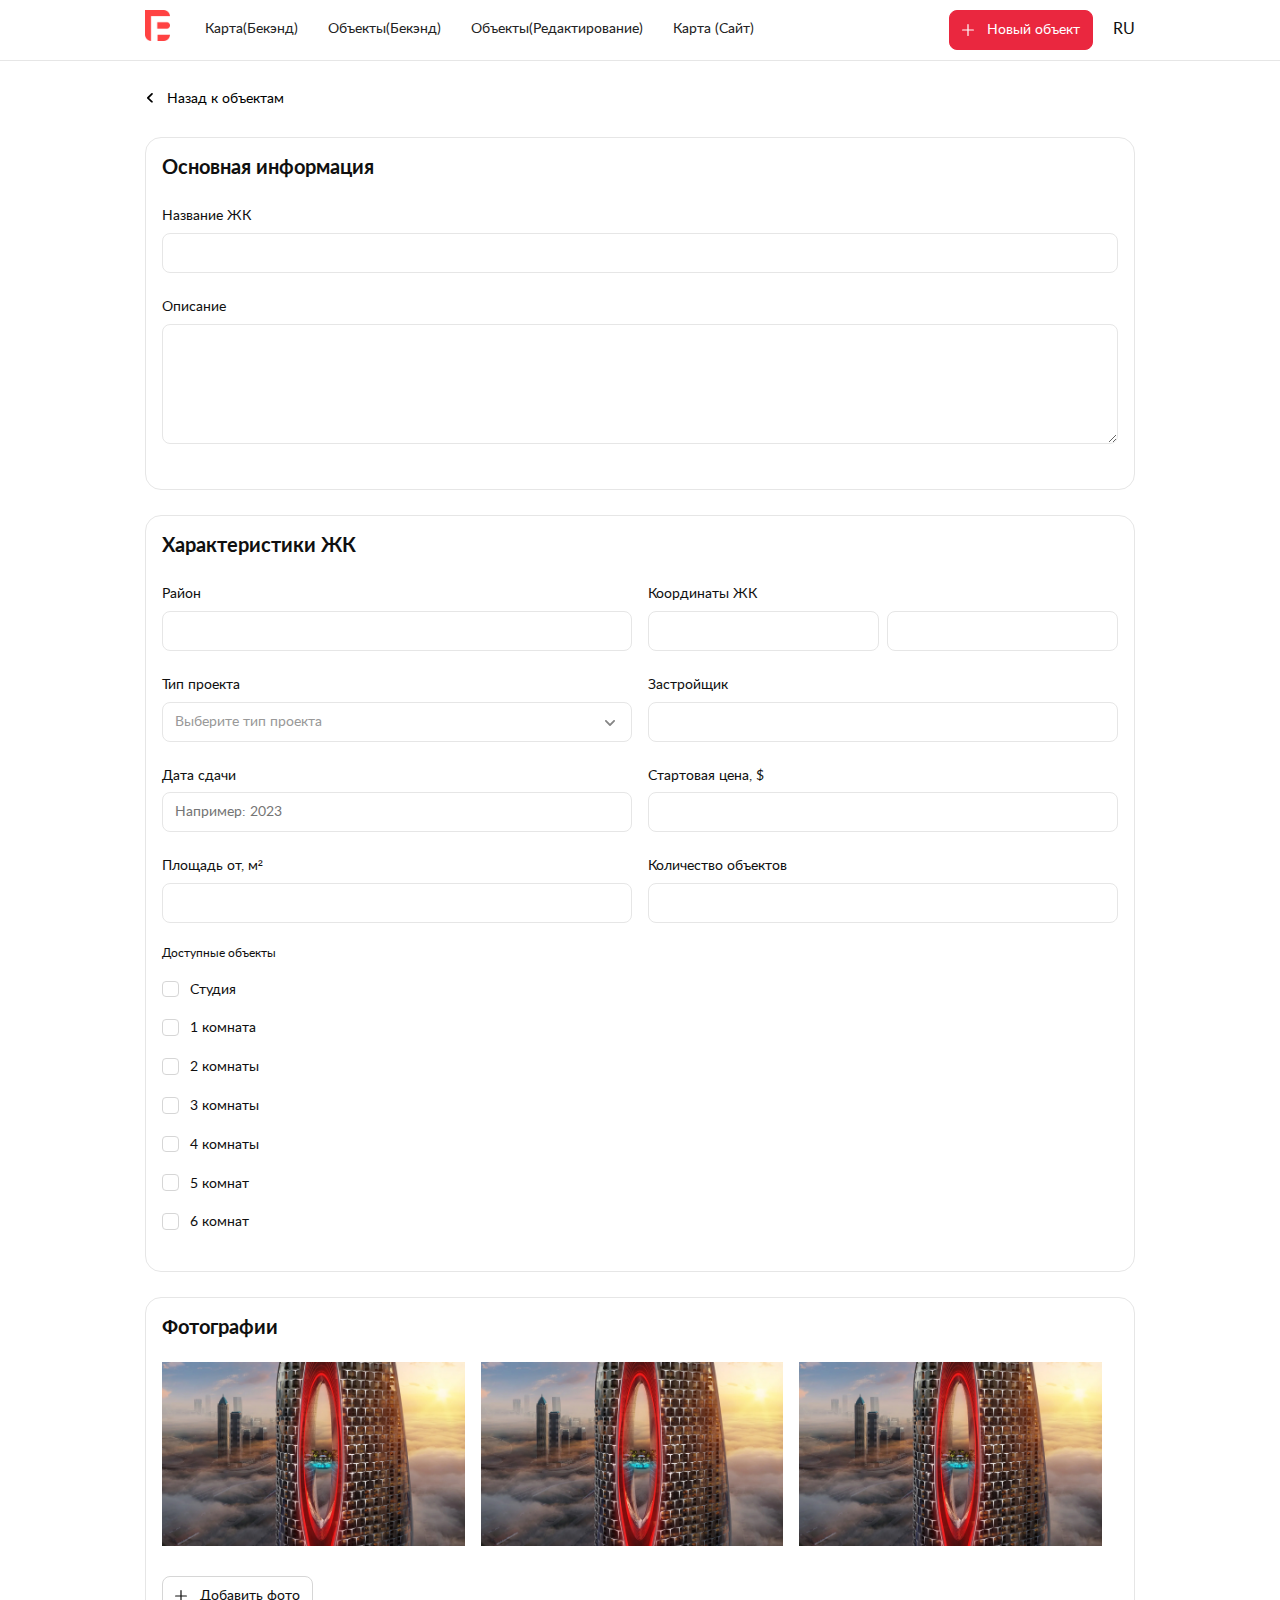
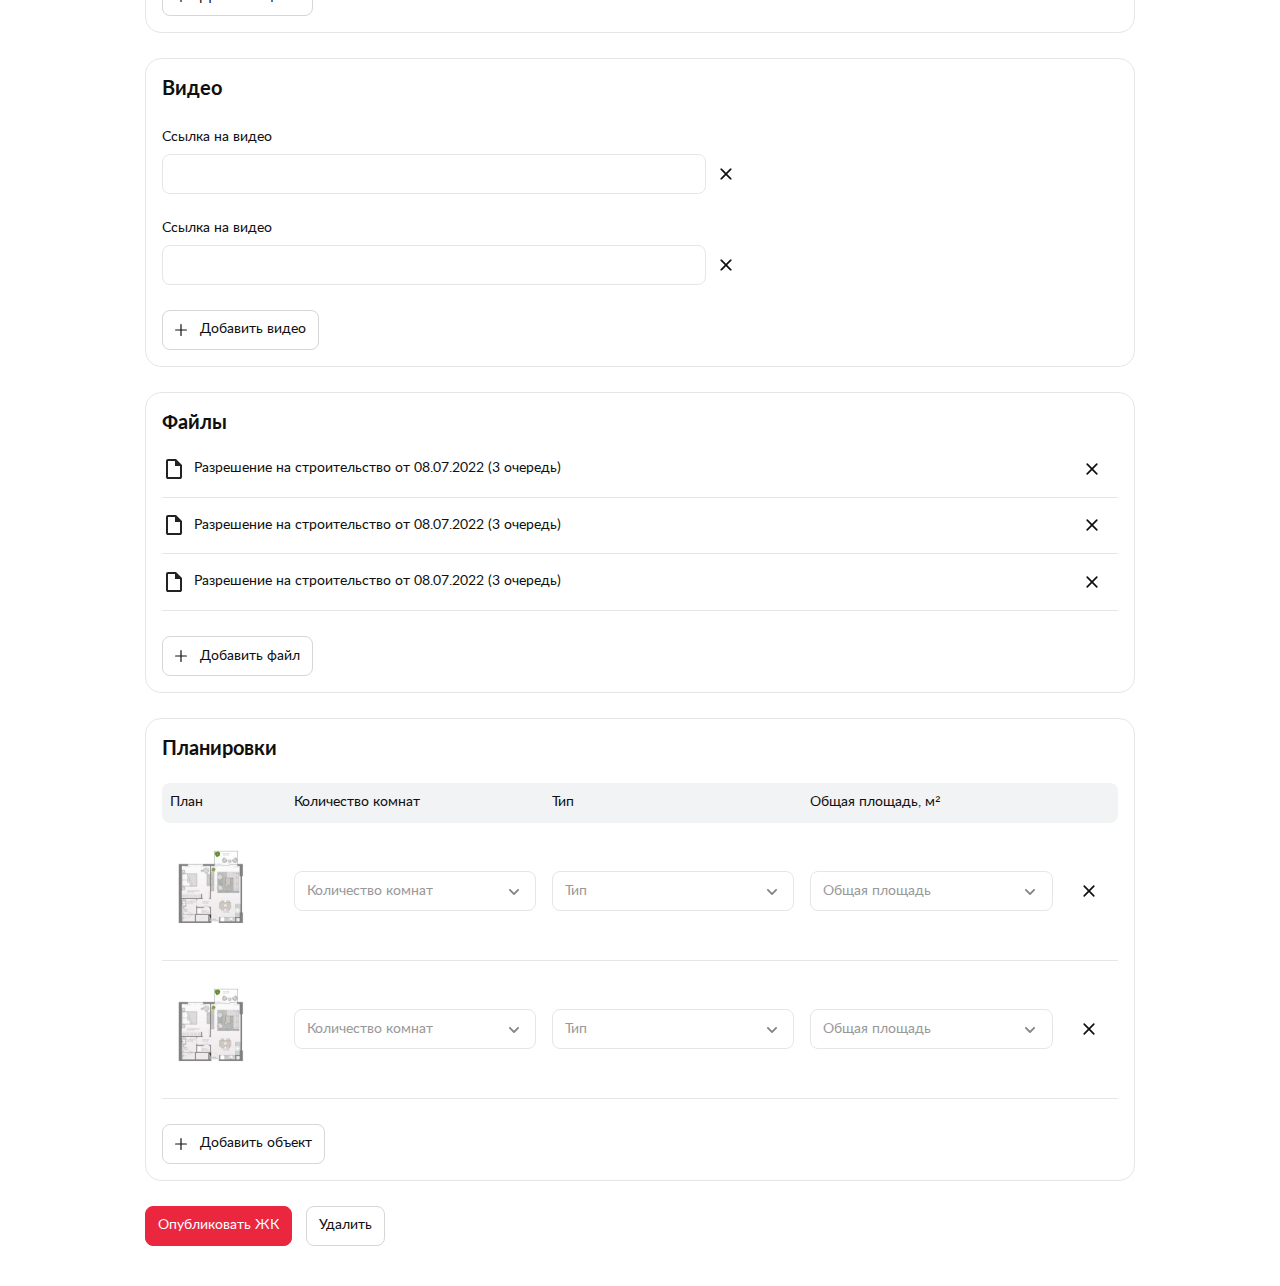
==== backend-detail.html @ d58af641 "Верстка всех страниц" ====
<!doctype html><html lang="ru-RU"><head><title>Редактирование | Бекэнд</title><meta charset="utf-8"><meta name="viewport" content="width=device-width,initial-scale=1,shrink-to-fit=no"><link rel="icon" href="/favicon.ico"><link rel="apple-touch-icon" sizes="180x180" href="/apple-touch-icon.png"><link rel="icon" type="image/png" sizes="32x32" href="/favicon-32x32.png"><link rel="icon" type="image/png" sizes="16x16" href="/favicon-16x16.png"><link rel="manifest" href="/site.webmanifest"><link rel="mask-icon" href="/safari-pinned-tab.svg" color="#ea273f"><meta name="msapplication-TileColor" content="#da532c"><meta name="theme-color" content="#ffffff"><meta name="description" content="База Дубай 2.0"><meta property="og:title" content="База Дубай 2.0"><meta property="og:type" content="website"><meta property="og:url" content="localhost"><meta property="og:image" content="/favicon.ico"><meta property="og:description" content="База Дубай 2.0"><meta property="og:site_name" content="База Дубай 2.0"><script defer="defer" src="assets/js/bundle.6e46738.js"></script><link href="assets/css/bundle.23e8e2a.css" rel="stylesheet"></head><body><div class="menu j-menu"><div class="menu__overlay"></div><div class="menu__inner container"><div class="menu__item"><ul class="menu-nav__list"><li class="menu-nav__item is-active"><a href="/" class="menu-nav__link">Карта</a></li><li class="menu-nav__item"><a href="detail.html" class="menu-nav__link">Объекты</a></li><li class="menu-nav__item"><a href="backend-index.html" class="menu-nav__link">Главная (админ)</a></li><li class="menu-nav__item"><a href="backend-objects.html" class="menu-nav__link">Обьекты (админ)</a></li><li class="menu-nav__item"><a href="backend-detail.html" class="menu-nav__link">Детальная (админ)</a></li></ul></div></div></div><div class="wrapper"><header class="header header-backend"><div class="container"><div class="header-inner"><div class="header-inner__left"><div class="header-logo"><img class="header-logo__image" src="assets/img/logo.png" alt="Logo"></div><nav class="header-nav"><ul class="header-nav__list"><li class="header-nav__item"><a href="backend-index.html" class="header-nav__link">Карта(Бекэнд)</a></li><li class="header-nav__item"><a href="backend-objects.html" class="header-nav__link">Объекты(Бекэнд)</a></li><li class="header-nav__item"><a href="backend-detail.html" class="header-nav__link">Объекты(Редактирование)</a></li><li class="header-nav__item"><a href="/" class="header-nav__link">Карта (Сайт)</a></li></ul></nav></div><div class="header-inner__middle"><div class="header__buttons"><button class="button button-accent button-md button--add"><span class="button__icon-before"><svg class="sprite-icon"><use xlink:href="assets/img/sprite.svg#sprite-plus"></use></svg> </span><span class="button__text">Новый объект</span></button></div><div class="header__lang dropdown dropdown-lang j-dropdown"><div class="dropdown-toggle">RU</div><ul class="dropdown-menu"><li class="dropdown-menu__item"><a href="#" class="dropdown-menu__link">RU</a></li><li class="dropdown-menu__item"><a href="#" class="dropdown-menu__link">EN</a></li></ul></div></div></div></div></header><div class="content"><section><div class="container"><div class="objects-detail"><div class="objects-detail__back"><a href="#" class="link link-black"><svg class="sprite-icon"><use xlink:href="assets/img/sprite.svg#sprite-back"></use></svg> Назад к объектам</a></div><div class="objects-detail__items"><div class="objects-detail__item"><h4 class="objects-detail__title">Основная информация</h4><div class="form-item"><label class="form-item__label" for="name">Название ЖК</label> <input name="name" id="name" class="form-input"></div><div class="form-item"><label class="form-item__label" for="description">Описание</label> <textarea name="description" id="description" class="form-textarea"></textarea></div></div><div class="objects-detail__item"><h4 class="objects-detail__title">Характеристики ЖК</h4><div class="form-item form-item-half"><label class="form-item__label" for="area">Район</label> <input name="area" id="area" class="form-input"></div><div class="form-item form-item-two form-item-half"><div class="form-item"><label class="form-item__label" for="coords">Координаты ЖК</label> <input name="coordsX" id="coords" class="form-input"></div><div class="form-item"><input name="coordsY" class="form-input"></div></div><div class="form-item form-select form-item-half"><label class="form-item__label" for="type">Тип проекта</label> <select name="type" id="type" class="j-select select-single" data-placeholder="Выберите тип проекта"><option value=""></option><option value="1">Тип 1</option><option value="2">Тип 2</option><option value="3">Тип 3</option></select></div><div class="form-item form-item-half"><label class="form-item__label" for="developer">Застройщик</label> <input name="developer" id="developer" class="form-input"></div><div class="form-item form-item-half"><label class="form-item__label" for="deliverydate">Дата сдачи</label> <input name="deliverydate" id="deliverydate" class="form-input" placeholder="Например: 2023"></div><div class="form-item form-item-half"><label class="form-item__label" for="startprice">Стартовая цена, $</label> <input name="startprice" id="startprice" class="form-input"></div><div class="form-item form-item-half"><label class="form-item__label" for="square">Площадь от, м²</label> <input name="square" id="square" class="form-input"></div><div class="form-item form-item-half"><label class="form-item__label" for="numberobjects">Количество объектов</label> <input name="numberobjects" id="numberobjects" class="form-input"></div><div class="objects-detail__subtitle">Доступные объекты</div><div class="form-item form-item-checkbox"><div class="form-check"><input class="form-check-input" type="checkbox" id="rooms0" name="rooms[]" value="study"> <label class="form-check-label" for="rooms0">Студия</label></div><div class="form-check"><input class="form-check-input" type="checkbox" id="rooms1" name="rooms[]" value="1"> <label class="form-check-label" for="rooms1">1 комната</label></div><div class="form-check"><input class="form-check-input" type="checkbox" id="rooms2" name="rooms[]" value="2"> <label class="form-check-label" for="rooms2">2 комнаты</label></div><div class="form-check"><input class="form-check-input" type="checkbox" id="rooms3" name="rooms[]" value="3"> <label class="form-check-label" for="rooms3">3 комнаты</label></div><div class="form-check"><input class="form-check-input" type="checkbox" id="rooms4" name="rooms[]" value="4"> <label class="form-check-label" for="rooms4">4 комнаты</label></div><div class="form-check"><input class="form-check-input" type="checkbox" id="rooms5" name="rooms[]" value="5"> <label class="form-check-label" for="rooms5">5 комнат</label></div><div class="form-check"><input class="form-check-input" type="checkbox" id="rooms6" name="rooms[]" value="6"> <label class="form-check-label" for="rooms6">6 комнат</label></div></div></div><div class="objects-detail__item"><h4 class="objects-detail__title">Фотографии</h4><div class="objects-detail__images"><div class="objects-detail__image"><img src="assets/img/detail-1.jpg" alt="#"></div><div class="objects-detail__image"><img src="assets/img/detail-1.jpg" alt="#"></div><div class="objects-detail__image"><img src="assets/img/detail-1.jpg" alt="#"></div></div><button class="button button-light button-md button--add"><span class="button__icon-before"><svg class="sprite-icon"><use xlink:href="assets/img/sprite.svg#sprite-plus"></use></svg> </span>Добавить фото</button></div><div class="objects-detail__item"><h4 class="objects-detail__title">Видео</h4><div class="objects-detail__links"><div class="form-item form-item-half form-item-delete"><label class="form-item__label" for="video0">Ссылка на видео</label><div class="form-input-wrapper"><input name="videos[]" id="video0" class="form-input"> <svg class="sprite-icon icon-delete"><use xlink:href="assets/img/sprite.svg#sprite-close"></use></svg></div></div><div class="form-item form-item-half form-item-delete"><label class="form-item__label" for="video0">Ссылка на видео</label><div class="form-input-wrapper"><input name="videos[]" id="video0" class="form-input"> <svg class="sprite-icon icon-delete"><use xlink:href="assets/img/sprite.svg#sprite-close"></use></svg></div></div></div><button class="button button-light button-md button--add"><span class="button__icon-before"><svg class="sprite-icon"><use xlink:href="assets/img/sprite.svg#sprite-plus"></use></svg> </span>Добавить видео</button></div><div class="objects-detail__item"><h4 class="objects-detail__title">Файлы</h4><div class="objects-detail__files"><div class="objects-detail__file"><div class="objects-detail__file-name">Разрешение на строительство от 08.07.2022 (3 очередь)</div><svg class="sprite-icon icon-delete"><use xlink:href="assets/img/sprite.svg#sprite-close"></use></svg></div><div class="objects-detail__file"><div class="objects-detail__file-name">Разрешение на строительство от 08.07.2022 (3 очередь)</div><svg class="sprite-icon icon-delete"><use xlink:href="assets/img/sprite.svg#sprite-close"></use></svg></div><div class="objects-detail__file"><div class="objects-detail__file-name">Разрешение на строительство от 08.07.2022 (3 очередь)</div><svg class="sprite-icon icon-delete"><use xlink:href="assets/img/sprite.svg#sprite-close"></use></svg></div></div><button class="button button-light button-md button--add"><span class="button__icon-before"><svg class="sprite-icon"><use xlink:href="assets/img/sprite.svg#sprite-plus"></use></svg> </span>Добавить файл</button></div><div class="objects-detail__item"><h4 class="objects-detail__title">Планировки</h4><div class="objects-detail__layout-item objects-detail__layout-item-top"><div class="objects-detail__layout-cell">План</div><div class="objects-detail__layout-cell">Количество комнат</div><div class="objects-detail__layout-cell">Тип</div><div class="objects-detail__layout-cell">Общая площадь, м²</div><div class="objects-detail__layout-cell"></div></div><div class="objects-detail__layouts"><div class="objects-detail__layout-item"><div class="objects-detail__layout-cell"><img class="objects-detail__layout-image" src="assets/img/layouts-1.png" alt="Планировки"></div><div class="objects-detail__layout-cell"><select name="layouts-rooms" class="j-select select-single" data-placeholder="Количество комнат"><option value=""></option><option value="1">1 Комната</option><option value="2">2 Комнаты</option><option value="3">3 Комнаты</option></select></div><div class="objects-detail__layout-cell"><select name="layouts-type" class="j-select select-single" data-placeholder="Тип"><option value=""></option><option value="1">Апартаменты 1</option><option value="2">Апартаменты 2</option><option value="3">Апартаменты3</option></select></div><div class="objects-detail__layout-cell"><select name="layouts-square" class="j-select select-single" data-placeholder="Общая площадь"><option value=""></option><option value="1">204 м²</option><option value="2">204 м²</option><option value="3">204 м²</option></select></div><div class="objects-detail__layout-cell"><svg class="objects-detail__layout-delete sprite-icon icon-delete"><use xlink:href="assets/img/sprite.svg#sprite-close"></use></svg></div></div><div class="objects-detail__layout-item"><div class="objects-detail__layout-cell"><img class="objects-detail__layout-image" src="assets/img/layouts-1.png" alt="Планировки"></div><div class="objects-detail__layout-cell"><select name="layouts-rooms" class="j-select select-single" data-placeholder="Количество комнат"><option value=""></option><option value="1">1 Комната</option><option value="2">2 Комнаты</option><option value="3">3 Комнаты</option></select></div><div class="objects-detail__layout-cell"><select name="layouts-type" class="j-select select-single" data-placeholder="Тип"><option value=""></option><option value="1">Апартаменты 1</option><option value="2">Апартаменты 2</option><option value="3">Апартаменты3</option></select></div><div class="objects-detail__layout-cell"><select name="layouts-square" class="j-select select-single" data-placeholder="Общая площадь"><option value=""></option><option value="1">204 м²</option><option value="2">204 м²</option><option value="3">204 м²</option></select></div><div class="objects-detail__layout-cell"><svg class="objects-detail__layout-delete sprite-icon icon-delete"><use xlink:href="assets/img/sprite.svg#sprite-close"></use></svg></div></div></div><button class="button button-light button-md button--add"><span class="button__icon-before"><svg class="sprite-icon"><use xlink:href="assets/img/sprite.svg#sprite-plus"></use></svg> </span>Добавить объект</button></div></div><div class="objects-detail__footer"><button class="button button-accent button-md button--add">Опубликовать ЖК</button> <a href="#modal-warning" class="button button-light button-md button--add j-popup">Удалить</a></div></div></div></section></div></div><div id="modal-warning" class="popup popup-sm mfp-hide"><div class="popup-content"><div class="popup-header">Остались несохраненные изменения</div><div class="popup-body">Вы точно хотите выйти? Несохраненные изменения будут потеряны.</div><div class="popup-footer"><button class="button button-accent button-md button--add">Покинуть страницу</button> <button class="button button-light button-md button--add j-popup-dismiss">Остаться</button></div></div></div></body></html>
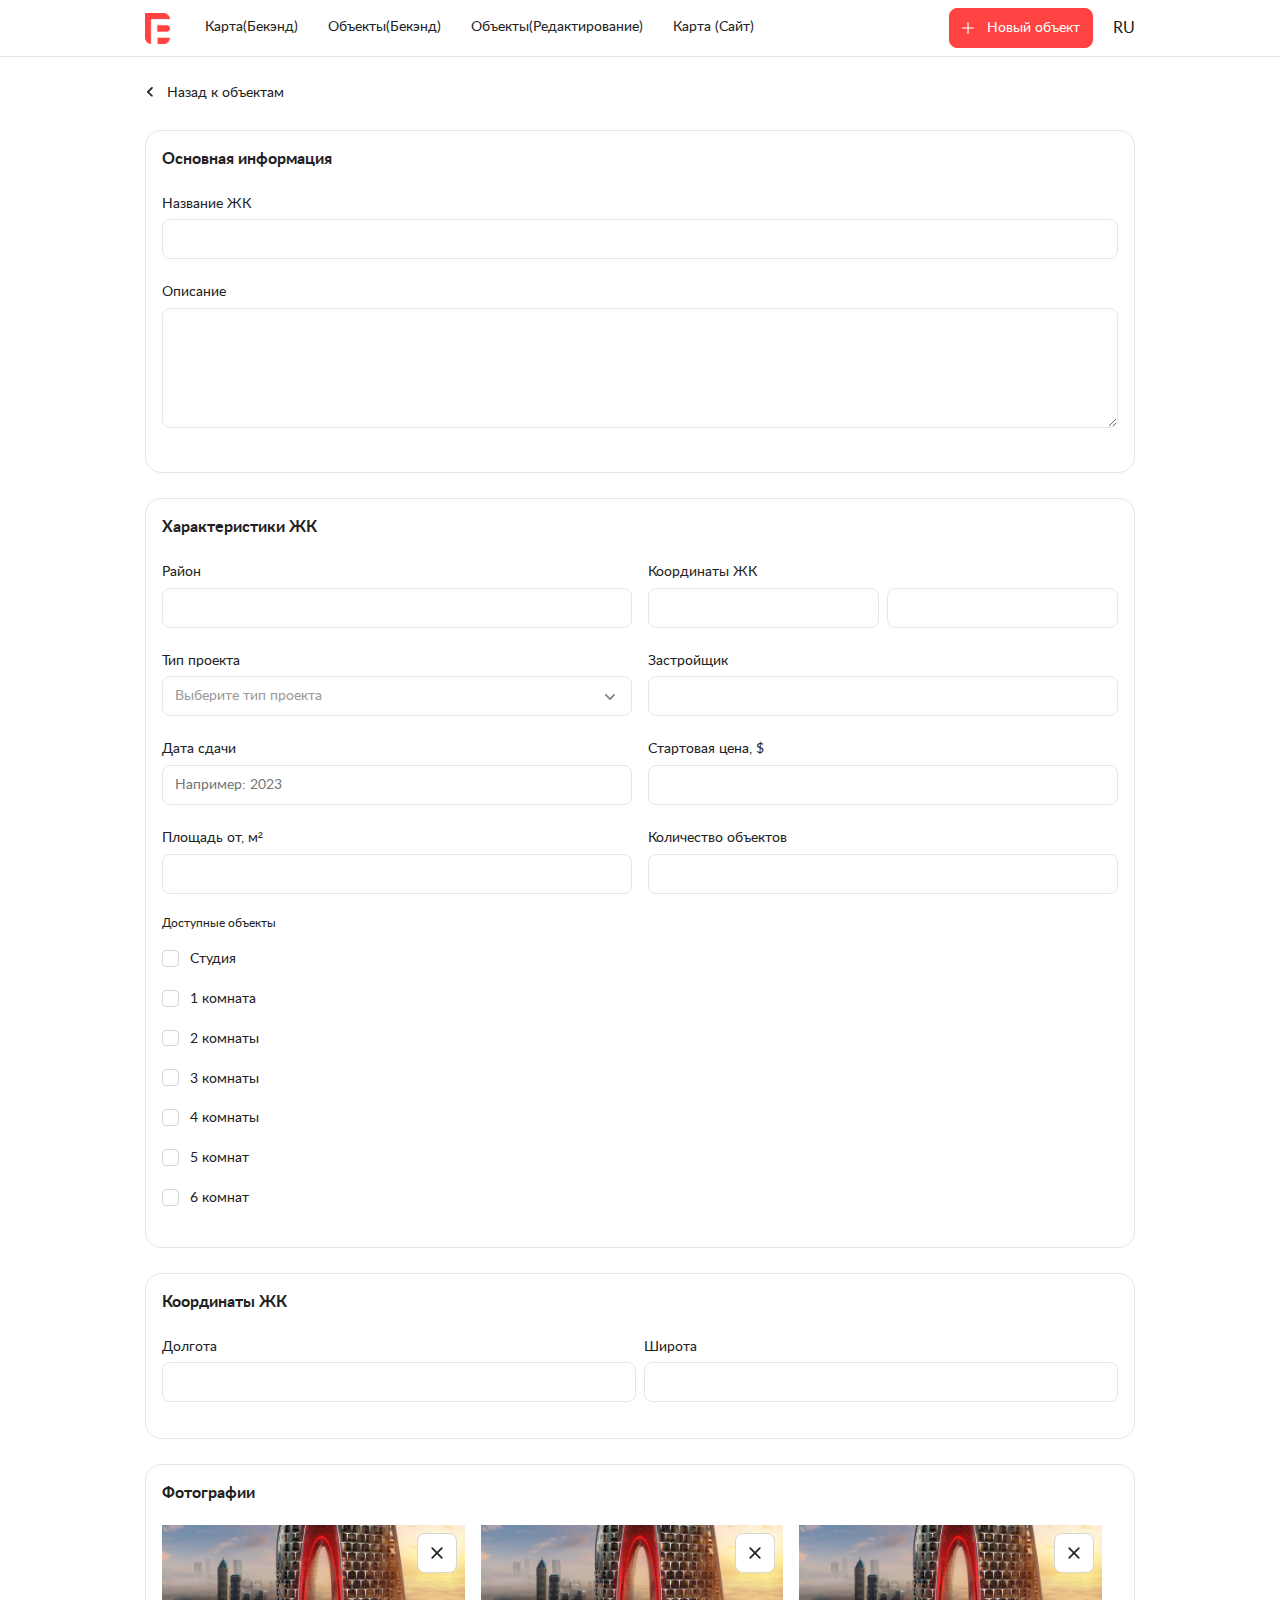
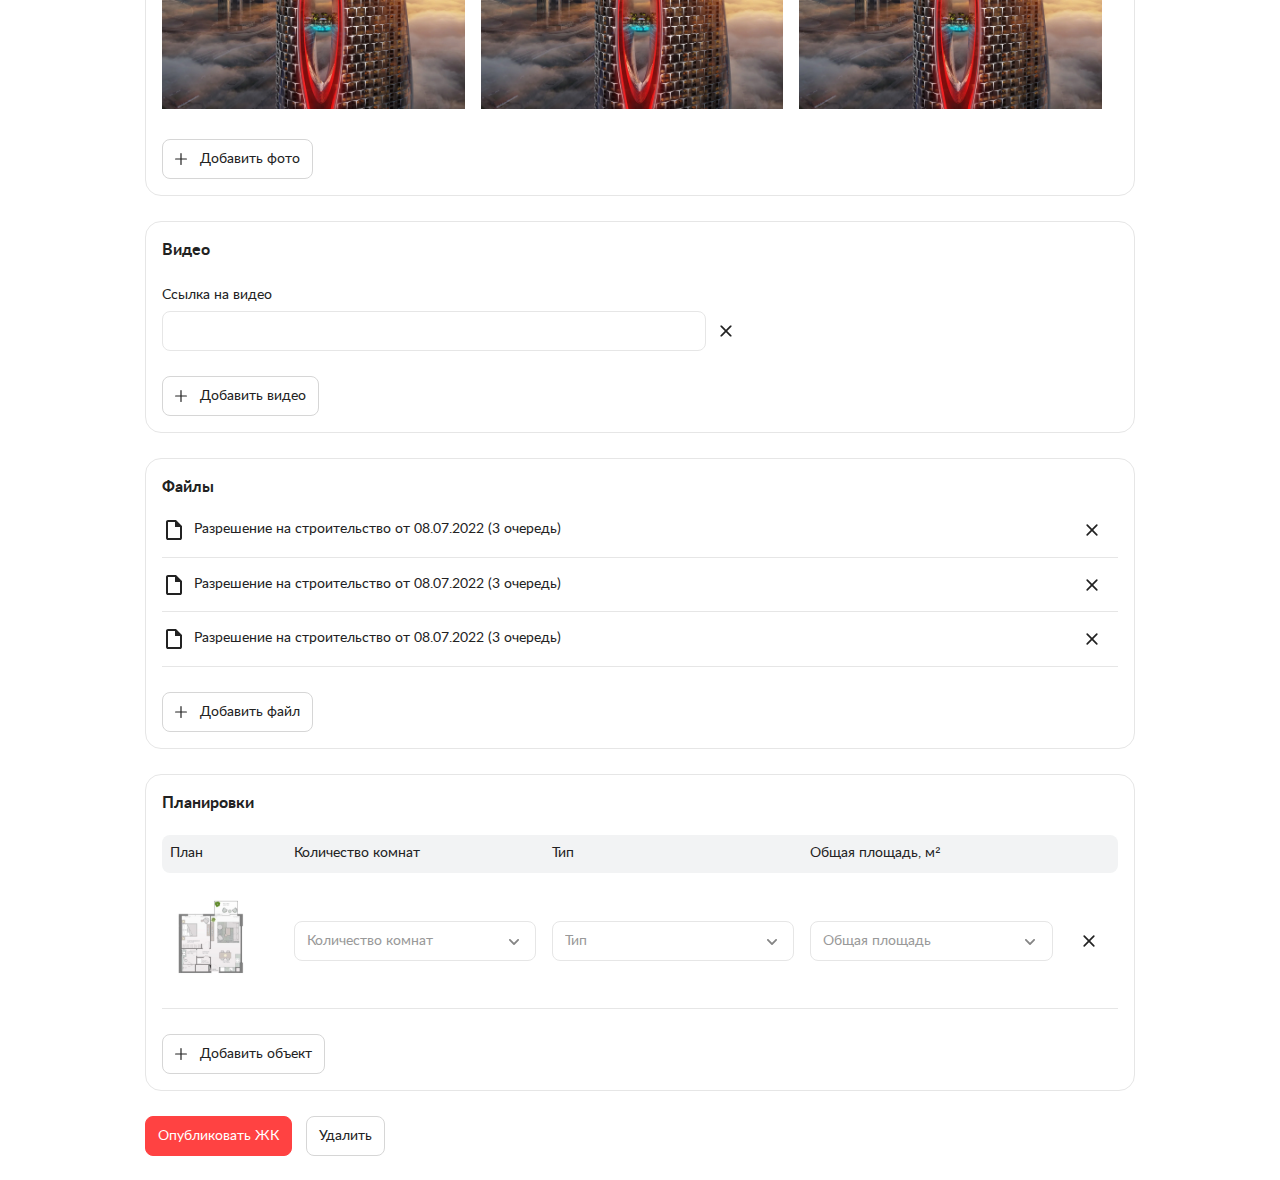
==== commit efb5f04e: "Фикс правок №1" ====
--- a/backend-detail.html
+++ b/backend-detail.html
@@ -1 +1 @@
-<!doctype html><html lang="ru-RU"><head><title>Редактирование | Бекэнд</title><meta charset="utf-8"><meta name="viewport" content="width=device-width,initial-scale=1,shrink-to-fit=no"><link rel="icon" href="/favicon.ico"><link rel="apple-touch-icon" sizes="180x180" href="/apple-touch-icon.png"><link rel="icon" type="image/png" sizes="32x32" href="/favicon-32x32.png"><link rel="icon" type="image/png" sizes="16x16" href="/favicon-16x16.png"><link rel="manifest" href="/site.webmanifest"><link rel="mask-icon" href="/safari-pinned-tab.svg" color="#ea273f"><meta name="msapplication-TileColor" content="#da532c"><meta name="theme-color" content="#ffffff"><meta name="description" content="База Дубай 2.0"><meta property="og:title" content="База Дубай 2.0"><meta property="og:type" content="website"><meta property="og:url" content="localhost"><meta property="og:image" content="/favicon.ico"><meta property="og:description" content="База Дубай 2.0"><meta property="og:site_name" content="База Дубай 2.0"><script defer="defer" src="assets/js/bundle.6e46738.js"></script><link href="assets/css/bundle.23e8e2a.css" rel="stylesheet"></head><body><div class="menu j-menu"><div class="menu__overlay"></div><div class="menu__inner container"><div class="menu__item"><ul class="menu-nav__list"><li class="menu-nav__item is-active"><a href="/" class="menu-nav__link">Карта</a></li><li class="menu-nav__item"><a href="detail.html" class="menu-nav__link">Объекты</a></li><li class="menu-nav__item"><a href="backend-index.html" class="menu-nav__link">Главная (админ)</a></li><li class="menu-nav__item"><a href="backend-objects.html" class="menu-nav__link">Обьекты (админ)</a></li><li class="menu-nav__item"><a href="backend-detail.html" class="menu-nav__link">Детальная (админ)</a></li></ul></div></div></div><div class="wrapper"><header class="header header-backend"><div class="container"><div class="header-inner"><div class="header-inner__left"><div class="header-logo"><img class="header-logo__image" src="assets/img/logo.png" alt="Logo"></div><nav class="header-nav"><ul class="header-nav__list"><li class="header-nav__item"><a href="backend-index.html" class="header-nav__link">Карта(Бекэнд)</a></li><li class="header-nav__item"><a href="backend-objects.html" class="header-nav__link">Объекты(Бекэнд)</a></li><li class="header-nav__item"><a href="backend-detail.html" class="header-nav__link">Объекты(Редактирование)</a></li><li class="header-nav__item"><a href="/" class="header-nav__link">Карта (Сайт)</a></li></ul></nav></div><div class="header-inner__middle"><div class="header__buttons"><button class="button button-accent button-md button--add"><span class="button__icon-before"><svg class="sprite-icon"><use xlink:href="assets/img/sprite.svg#sprite-plus"></use></svg> </span><span class="button__text">Новый объект</span></button></div><div class="header__lang dropdown dropdown-lang j-dropdown"><div class="dropdown-toggle">RU</div><ul class="dropdown-menu"><li class="dropdown-menu__item"><a href="#" class="dropdown-menu__link">RU</a></li><li class="dropdown-menu__item"><a href="#" class="dropdown-menu__link">EN</a></li></ul></div></div></div></div></header><div class="content"><section><div class="container"><div class="objects-detail"><div class="objects-detail__back"><a href="#" class="link link-black"><svg class="sprite-icon"><use xlink:href="assets/img/sprite.svg#sprite-back"></use></svg> Назад к объектам</a></div><div class="objects-detail__items"><div class="objects-detail__item"><h4 class="objects-detail__title">Основная информация</h4><div class="form-item"><label class="form-item__label" for="name">Название ЖК</label> <input name="name" id="name" class="form-input"></div><div class="form-item"><label class="form-item__label" for="description">Описание</label> <textarea name="description" id="description" class="form-textarea"></textarea></div></div><div class="objects-detail__item"><h4 class="objects-detail__title">Характеристики ЖК</h4><div class="form-item form-item-half"><label class="form-item__label" for="area">Район</label> <input name="area" id="area" class="form-input"></div><div class="form-item form-item-two form-item-half"><div class="form-item"><label class="form-item__label" for="coords">Координаты ЖК</label> <input name="coordsX" id="coords" class="form-input"></div><div class="form-item"><input name="coordsY" class="form-input"></div></div><div class="form-item form-select form-item-half"><label class="form-item__label" for="type">Тип проекта</label> <select name="type" id="type" class="j-select select-single" data-placeholder="Выберите тип проекта"><option value=""></option><option value="1">Тип 1</option><option value="2">Тип 2</option><option value="3">Тип 3</option></select></div><div class="form-item form-item-half"><label class="form-item__label" for="developer">Застройщик</label> <input name="developer" id="developer" class="form-input"></div><div class="form-item form-item-half"><label class="form-item__label" for="deliverydate">Дата сдачи</label> <input name="deliverydate" id="deliverydate" class="form-input" placeholder="Например: 2023"></div><div class="form-item form-item-half"><label class="form-item__label" for="startprice">Стартовая цена, $</label> <input name="startprice" id="startprice" class="form-input"></div><div class="form-item form-item-half"><label class="form-item__label" for="square">Площадь от, м²</label> <input name="square" id="square" class="form-input"></div><div class="form-item form-item-half"><label class="form-item__label" for="numberobjects">Количество объектов</label> <input name="numberobjects" id="numberobjects" class="form-input"></div><div class="objects-detail__subtitle">Доступные объекты</div><div class="form-item form-item-checkbox"><div class="form-check"><input class="form-check-input" type="checkbox" id="rooms0" name="rooms[]" value="study"> <label class="form-check-label" for="rooms0">Студия</label></div><div class="form-check"><input class="form-check-input" type="checkbox" id="rooms1" name="rooms[]" value="1"> <label class="form-check-label" for="rooms1">1 комната</label></div><div class="form-check"><input class="form-check-input" type="checkbox" id="rooms2" name="rooms[]" value="2"> <label class="form-check-label" for="rooms2">2 комнаты</label></div><div class="form-check"><input class="form-check-input" type="checkbox" id="rooms3" name="rooms[]" value="3"> <label class="form-check-label" for="rooms3">3 комнаты</label></div><div class="form-check"><input class="form-check-input" type="checkbox" id="rooms4" name="rooms[]" value="4"> <label class="form-check-label" for="rooms4">4 комнаты</label></div><div class="form-check"><input class="form-check-input" type="checkbox" id="rooms5" name="rooms[]" value="5"> <label class="form-check-label" for="rooms5">5 комнат</label></div><div class="form-check"><input class="form-check-input" type="checkbox" id="rooms6" name="rooms[]" value="6"> <label class="form-check-label" for="rooms6">6 комнат</label></div></div></div><div class="objects-detail__item"><h4 class="objects-detail__title">Фотографии</h4><div class="objects-detail__images"><div class="objects-detail__image"><img src="assets/img/detail-1.jpg" alt="#"></div><div class="objects-detail__image"><img src="assets/img/detail-1.jpg" alt="#"></div><div class="objects-detail__image"><img src="assets/img/detail-1.jpg" alt="#"></div></div><button class="button button-light button-md button--add"><span class="button__icon-before"><svg class="sprite-icon"><use xlink:href="assets/img/sprite.svg#sprite-plus"></use></svg> </span>Добавить фото</button></div><div class="objects-detail__item"><h4 class="objects-detail__title">Видео</h4><div class="objects-detail__links"><div class="form-item form-item-half form-item-delete"><label class="form-item__label" for="video0">Ссылка на видео</label><div class="form-input-wrapper"><input name="videos[]" id="video0" class="form-input"> <svg class="sprite-icon icon-delete"><use xlink:href="assets/img/sprite.svg#sprite-close"></use></svg></div></div><div class="form-item form-item-half form-item-delete"><label class="form-item__label" for="video0">Ссылка на видео</label><div class="form-input-wrapper"><input name="videos[]" id="video0" class="form-input"> <svg class="sprite-icon icon-delete"><use xlink:href="assets/img/sprite.svg#sprite-close"></use></svg></div></div></div><button class="button button-light button-md button--add"><span class="button__icon-before"><svg class="sprite-icon"><use xlink:href="assets/img/sprite.svg#sprite-plus"></use></svg> </span>Добавить видео</button></div><div class="objects-detail__item"><h4 class="objects-detail__title">Файлы</h4><div class="objects-detail__files"><div class="objects-detail__file"><div class="objects-detail__file-name">Разрешение на строительство от 08.07.2022 (3 очередь)</div><svg class="sprite-icon icon-delete"><use xlink:href="assets/img/sprite.svg#sprite-close"></use></svg></div><div class="objects-detail__file"><div class="objects-detail__file-name">Разрешение на строительство от 08.07.2022 (3 очередь)</div><svg class="sprite-icon icon-delete"><use xlink:href="assets/img/sprite.svg#sprite-close"></use></svg></div><div class="objects-detail__file"><div class="objects-detail__file-name">Разрешение на строительство от 08.07.2022 (3 очередь)</div><svg class="sprite-icon icon-delete"><use xlink:href="assets/img/sprite.svg#sprite-close"></use></svg></div></div><button class="button button-light button-md button--add"><span class="button__icon-before"><svg class="sprite-icon"><use xlink:href="assets/img/sprite.svg#sprite-plus"></use></svg> </span>Добавить файл</button></div><div class="objects-detail__item"><h4 class="objects-detail__title">Планировки</h4><div class="objects-detail__layout-item objects-detail__layout-item-top"><div class="objects-detail__layout-cell">План</div><div class="objects-detail__layout-cell">Количество комнат</div><div class="objects-detail__layout-cell">Тип</div><div class="objects-detail__layout-cell">Общая площадь, м²</div><div class="objects-detail__layout-cell"></div></div><div class="objects-detail__layouts"><div class="objects-detail__layout-item"><div class="objects-detail__layout-cell"><img class="objects-detail__layout-image" src="assets/img/layouts-1.png" alt="Планировки"></div><div class="objects-detail__layout-cell"><select name="layouts-rooms" class="j-select select-single" data-placeholder="Количество комнат"><option value=""></option><option value="1">1 Комната</option><option value="2">2 Комнаты</option><option value="3">3 Комнаты</option></select></div><div class="objects-detail__layout-cell"><select name="layouts-type" class="j-select select-single" data-placeholder="Тип"><option value=""></option><option value="1">Апартаменты 1</option><option value="2">Апартаменты 2</option><option value="3">Апартаменты3</option></select></div><div class="objects-detail__layout-cell"><select name="layouts-square" class="j-select select-single" data-placeholder="Общая площадь"><option value=""></option><option value="1">204 м²</option><option value="2">204 м²</option><option value="3">204 м²</option></select></div><div class="objects-detail__layout-cell"><svg class="objects-detail__layout-delete sprite-icon icon-delete"><use xlink:href="assets/img/sprite.svg#sprite-close"></use></svg></div></div><div class="objects-detail__layout-item"><div class="objects-detail__layout-cell"><img class="objects-detail__layout-image" src="assets/img/layouts-1.png" alt="Планировки"></div><div class="objects-detail__layout-cell"><select name="layouts-rooms" class="j-select select-single" data-placeholder="Количество комнат"><option value=""></option><option value="1">1 Комната</option><option value="2">2 Комнаты</option><option value="3">3 Комнаты</option></select></div><div class="objects-detail__layout-cell"><select name="layouts-type" class="j-select select-single" data-placeholder="Тип"><option value=""></option><option value="1">Апартаменты 1</option><option value="2">Апартаменты 2</option><option value="3">Апартаменты3</option></select></div><div class="objects-detail__layout-cell"><select name="layouts-square" class="j-select select-single" data-placeholder="Общая площадь"><option value=""></option><option value="1">204 м²</option><option value="2">204 м²</option><option value="3">204 м²</option></select></div><div class="objects-detail__layout-cell"><svg class="objects-detail__layout-delete sprite-icon icon-delete"><use xlink:href="assets/img/sprite.svg#sprite-close"></use></svg></div></div></div><button class="button button-light button-md button--add"><span class="button__icon-before"><svg class="sprite-icon"><use xlink:href="assets/img/sprite.svg#sprite-plus"></use></svg> </span>Добавить объект</button></div></div><div class="objects-detail__footer"><button class="button button-accent button-md button--add">Опубликовать ЖК</button> <a href="#modal-warning" class="button button-light button-md button--add j-popup">Удалить</a></div></div></div></section></div></div><div id="modal-warning" class="popup popup-sm mfp-hide"><div class="popup-content"><div class="popup-header">Остались несохраненные изменения</div><div class="popup-body">Вы точно хотите выйти? Несохраненные изменения будут потеряны.</div><div class="popup-footer"><button class="button button-accent button-md button--add">Покинуть страницу</button> <button class="button button-light button-md button--add j-popup-dismiss">Остаться</button></div></div></div></body></html>+<!doctype html><html lang="ru-RU"><head><title>Редактирование | Бекэнд</title><meta charset="utf-8"><meta name="viewport" content="width=device-width,initial-scale=1,shrink-to-fit=no"><link rel="icon" href="/favicon.ico"><link rel="apple-touch-icon" sizes="180x180" href="/apple-touch-icon.png"><link rel="icon" type="image/png" sizes="32x32" href="/favicon-32x32.png"><link rel="icon" type="image/png" sizes="16x16" href="/favicon-16x16.png"><link rel="manifest" href="/site.webmanifest"><link rel="mask-icon" href="/safari-pinned-tab.svg" color="#ea273f"><meta name="msapplication-TileColor" content="#da532c"><meta name="theme-color" content="#ffffff"><meta name="description" content="База Дубай 2.0"><meta property="og:title" content="База Дубай 2.0"><meta property="og:type" content="website"><meta property="og:url" content="localhost"><meta property="og:image" content="/favicon.ico"><meta property="og:description" content="База Дубай 2.0"><meta property="og:site_name" content="База Дубай 2.0"><script defer="defer" src="assets/js/bundle.b76b511.js"></script><link href="assets/css/bundle.c58e0c6.css" rel="stylesheet"></head><body><div class="menu j-menu"><div class="menu__overlay"></div><div class="menu__inner container"><div class="menu__item"><ul class="menu-nav__list"><li class="menu-nav__item is-active"><a href="/" class="menu-nav__link">Карта</a></li><li class="menu-nav__item"><a href="detail.html" class="menu-nav__link">Объекты</a></li><li class="menu-nav__item"><a href="backend-index.html" class="menu-nav__link">Главная (админ)</a></li><li class="menu-nav__item"><a href="backend-objects.html" class="menu-nav__link">Обьекты (админ)</a></li><li class="menu-nav__item"><a href="backend-detail.html" class="menu-nav__link">Детальная (админ)</a></li></ul></div></div></div><div class="wrapper"><header class="header header-backend"><div class="container"><div class="header-inner"><div class="header-inner__left"><div class="header-logo"><img class="header-logo__image" src="assets/img/logo.png" alt="Logo"></div><nav class="header-nav"><ul class="header-nav__list"><li class="header-nav__item"><a href="backend-index.html" class="header-nav__link">Карта(Бекэнд)</a></li><li class="header-nav__item"><a href="backend-objects.html" class="header-nav__link">Объекты(Бекэнд)</a></li><li class="header-nav__item"><a href="backend-detail.html" class="header-nav__link">Объекты(Редактирование)</a></li><li class="header-nav__item"><a href="/" class="header-nav__link">Карта (Сайт)</a></li></ul></nav></div><div class="header-inner__middle"><div class="header__buttons"><button class="button button-accent button-md button--add"><span class="button__icon-before"><svg class="sprite-icon"><use xlink:href="assets/img/sprite.svg#sprite-plus"></use></svg> </span><span class="button__text">Новый объект</span></button></div><div class="header__lang dropdown dropdown-lang j-dropdown"><div class="dropdown-toggle">RU</div><ul class="dropdown-menu"><li class="dropdown-menu__item"><a href="#" class="dropdown-menu__link">RU</a></li><li class="dropdown-menu__item"><a href="#" class="dropdown-menu__link">EN</a></li></ul></div></div></div></div></header><div class="content"><section><div class="container"><div class="objects-detail"><div class="objects-detail__back"><a href="#modal-save" class="link link-dark j-popup"><svg class="sprite-icon"><use xlink:href="assets/img/sprite.svg#sprite-back"></use></svg> Назад к объектам</a></div><div class="objects-detail__items"><div class="objects-detail__item"><h4 class="objects-detail__title">Основная информация</h4><div class="form-item"><label class="form-item__label" for="name">Название ЖК</label> <input name="name" id="name" class="form-input"></div><div class="form-item"><label class="form-item__label" for="description">Описание</label> <textarea name="description" id="description" class="form-textarea"></textarea></div></div><div class="objects-detail__item"><h4 class="objects-detail__title">Характеристики ЖК</h4><div class="form-item form-item-half"><label class="form-item__label" for="area">Район</label> <input name="area" id="area" class="form-input"></div><div class="form-item form-item-two form-item-half"><div class="form-item"><label class="form-item__label" for="coords">Координаты ЖК</label> <input name="coordsX" id="coords" class="form-input"></div><div class="form-item"><input name="coordsY" class="form-input"></div></div><div class="form-item form-select form-item-half"><label class="form-item__label" for="type">Тип проекта</label> <select name="type" id="type" class="j-select select-single" data-placeholder="Выберите тип проекта"><option value=""></option><option value="1">Тип 1</option><option value="2">Тип 2</option><option value="3">Тип 3</option></select></div><div class="form-item form-item-half"><label class="form-item__label" for="developer">Застройщик</label> <input name="developer" id="developer" class="form-input"></div><div class="form-item form-item-half"><label class="form-item__label" for="deliverydate">Дата сдачи</label> <input name="deliverydate" id="deliverydate" class="form-input" placeholder="Например: 2023"></div><div class="form-item form-item-half"><label class="form-item__label" for="startprice">Стартовая цена, $</label> <input name="startprice" id="startprice" class="form-input"></div><div class="form-item form-item-half"><label class="form-item__label" for="square">Площадь от, м²</label> <input name="square" id="square" class="form-input"></div><div class="form-item form-item-half"><label class="form-item__label" for="numberobjects">Количество объектов</label> <input name="numberobjects" id="numberobjects" class="form-input"></div><div class="objects-detail__subtitle">Доступные объекты</div><div class="form-item form-item-checkbox"><div class="form-check"><input class="form-check-input" type="checkbox" id="rooms0" name="rooms[]" value="study"> <label class="form-check-label" for="rooms0">Студия</label></div><div class="form-check"><input class="form-check-input" type="checkbox" id="rooms1" name="rooms[]" value="1"> <label class="form-check-label" for="rooms1">1 комната</label></div><div class="form-check"><input class="form-check-input" type="checkbox" id="rooms2" name="rooms[]" value="2"> <label class="form-check-label" for="rooms2">2 комнаты</label></div><div class="form-check"><input class="form-check-input" type="checkbox" id="rooms3" name="rooms[]" value="3"> <label class="form-check-label" for="rooms3">3 комнаты</label></div><div class="form-check"><input class="form-check-input" type="checkbox" id="rooms4" name="rooms[]" value="4"> <label class="form-check-label" for="rooms4">4 комнаты</label></div><div class="form-check"><input class="form-check-input" type="checkbox" id="rooms5" name="rooms[]" value="5"> <label class="form-check-label" for="rooms5">5 комнат</label></div><div class="form-check"><input class="form-check-input" type="checkbox" id="rooms6" name="rooms[]" value="6"> <label class="form-check-label" for="rooms6">6 комнат</label></div></div></div><div class="objects-detail__item"><h4 class="objects-detail__title">Координаты ЖК</h4><div class="form-item form-item-two"><div class="form-item"><label class="form-item__label" for="coordsY">Долгота</label> <input name="coordsY" id="coordsY" class="form-input"></div><div class="form-item"><label class="form-item__label" for="coordsX">Широта</label> <input name="coordsX" id="coordsX" class="form-input"></div></div></div><div class="objects-detail__item"><h4 class="objects-detail__title">Фотографии</h4><div class="objects-detail__images"><div class="objects-detail__image"><img src="assets/img/detail-1.jpg" alt="#"><div class="objects-detail__image-delete"><svg class="sprite-icon icon-delete"><use xlink:href="assets/img/sprite.svg#sprite-close"></use></svg></div></div><div class="objects-detail__image"><img src="assets/img/detail-1.jpg" alt="#"><div class="objects-detail__image-delete"><svg class="sprite-icon icon-delete"><use xlink:href="assets/img/sprite.svg#sprite-close"></use></svg></div></div><div class="objects-detail__image"><img src="assets/img/detail-1.jpg" alt="#"><div class="objects-detail__image-delete"><svg class="sprite-icon icon-delete"><use xlink:href="assets/img/sprite.svg#sprite-close"></use></svg></div></div></div><button class="button button-light button-md button--add"><span class="button__icon-before"><svg class="sprite-icon"><use xlink:href="assets/img/sprite.svg#sprite-plus"></use></svg> </span>Добавить фото</button></div><div class="objects-detail__item"><h4 class="objects-detail__title">Видео</h4><div class="objects-detail__links"><div class="form-item form-item-half form-item-delete"><label class="form-item__label" for="video0">Ссылка на видео</label><div class="form-input-wrapper"><input name="videos[]" id="video0" class="form-input"> <svg class="sprite-icon icon-delete"><use xlink:href="assets/img/sprite.svg#sprite-close"></use></svg></div></div></div><button class="button button-light button-md button--add"><span class="button__icon-before"><svg class="sprite-icon"><use xlink:href="assets/img/sprite.svg#sprite-plus"></use></svg> </span>Добавить видео</button></div><div class="objects-detail__item"><h4 class="objects-detail__title">Файлы</h4><div class="objects-detail__files"><div class="objects-detail__file"><div class="objects-detail__file-name">Разрешение на строительство от 08.07.2022 (3 очередь)</div><svg class="sprite-icon icon-delete"><use xlink:href="assets/img/sprite.svg#sprite-close"></use></svg></div><div class="objects-detail__file"><div class="objects-detail__file-name">Разрешение на строительство от 08.07.2022 (3 очередь)</div><svg class="sprite-icon icon-delete"><use xlink:href="assets/img/sprite.svg#sprite-close"></use></svg></div><div class="objects-detail__file"><div class="objects-detail__file-name">Разрешение на строительство от 08.07.2022 (3 очередь)</div><svg class="sprite-icon icon-delete"><use xlink:href="assets/img/sprite.svg#sprite-close"></use></svg></div></div><button class="button button-light button-md button--add"><span class="button__icon-before"><svg class="sprite-icon"><use xlink:href="assets/img/sprite.svg#sprite-plus"></use></svg> </span>Добавить файл</button></div><div class="objects-detail__item"><h4 class="objects-detail__title">Планировки</h4><div class="objects-detail__layout-item objects-detail__layout-item-top"><div class="objects-detail__layout-cell">План</div><div class="objects-detail__layout-cell">Количество комнат</div><div class="objects-detail__layout-cell">Тип</div><div class="objects-detail__layout-cell">Общая площадь, м²</div><div class="objects-detail__layout-cell"></div></div><div class="objects-detail__layouts"><div class="objects-detail__layout-item"><div class="objects-detail__layout-cell"><img class="objects-detail__layout-image" src="assets/img/layouts-1.png" alt="Планировки"></div><div class="objects-detail__layout-cell"><select name="layouts-rooms" class="j-select select-single" data-placeholder="Количество комнат"><option value=""></option><option value="1">1 Комната</option><option value="2">2 Комнаты</option><option value="3">3 Комнаты</option></select></div><div class="objects-detail__layout-cell"><select name="layouts-type" class="j-select select-single" data-placeholder="Тип"><option value=""></option><option value="1">Апартаменты 1</option><option value="2">Апартаменты 2</option><option value="3">Апартаменты3</option></select></div><div class="objects-detail__layout-cell"><select name="layouts-square" class="j-select select-single" data-placeholder="Общая площадь"><option value=""></option><option value="1">204 м²</option><option value="2">204 м²</option><option value="3">204 м²</option></select></div><div class="objects-detail__layout-cell"><svg class="objects-detail__layout-delete sprite-icon icon-delete"><use xlink:href="assets/img/sprite.svg#sprite-close"></use></svg></div></div></div><button class="button button-light button-md button--add"><span class="button__icon-before"><svg class="sprite-icon"><use xlink:href="assets/img/sprite.svg#sprite-plus"></use></svg> </span>Добавить объект</button></div></div><div class="objects-detail__footer"><button class="button button-accent button-md button--add">Опубликовать ЖК</button> <a href="#modal-delete" class="button button-light button-md button--add j-popup">Удалить</a></div></div></div></section></div></div><div id="modal-save" class="popup popup-sm mfp-hide"><div class="popup-content"><div class="popup-header">Остались несохраненные изменения</div><div class="popup-body">Вы точно хотите выйти? Несохраненные изменения будут потеряны.</div><div class="popup-footer"><button class="button button-accent button-md button--add">Покинуть страницу</button> <button class="button button-light button-md button--add j-popup-dismiss">Остаться</button></div></div></div><div id="modal-delete" class="popup popup-sm mfp-hide"><div class="popup-content"><div class="popup-header">Удаление объекта</div><div class="popup-body">Вы точно хотите удалить этот объект? После удаления восстановить его будет невозможно.</div><div class="popup-footer"><button class="button button-accent button-md button--add">Удалить</button> <button class="button button-light button-md button--add j-popup-dismiss">Остаться</button></div></div></div></body></html>